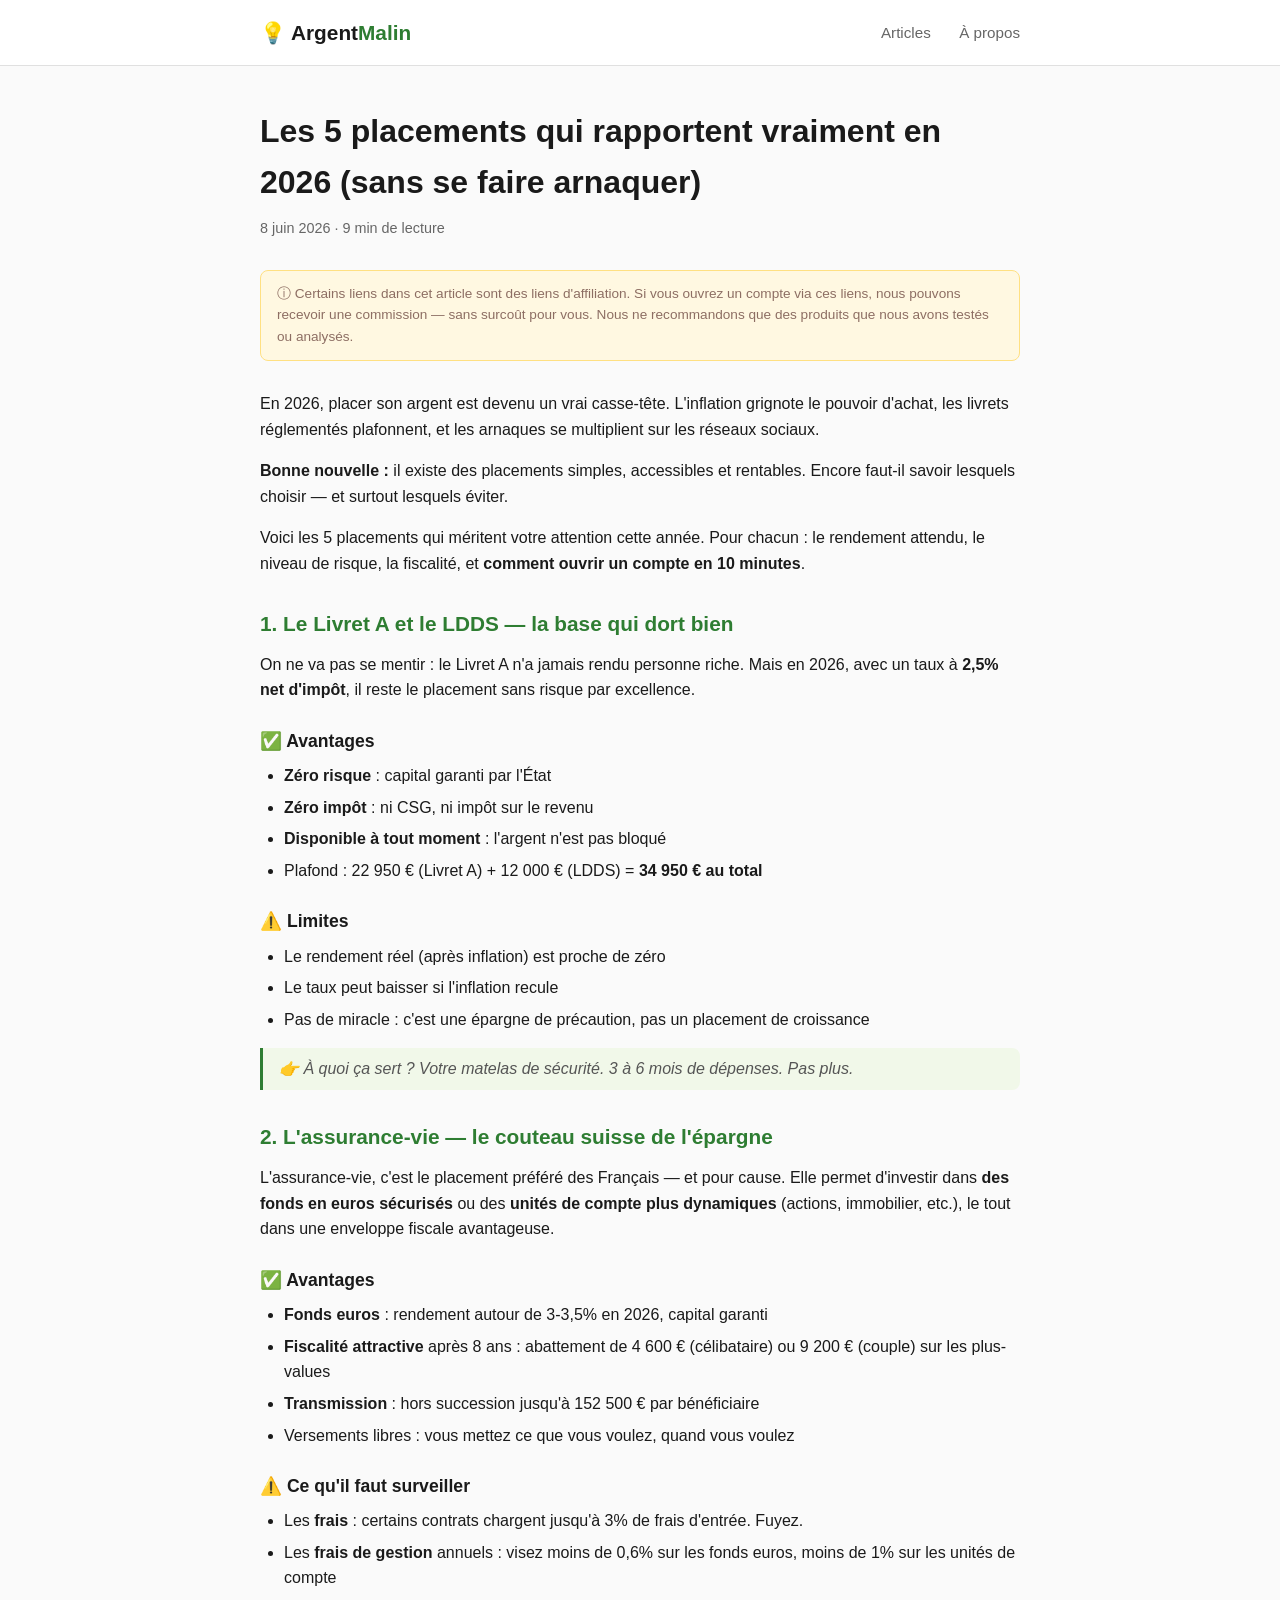
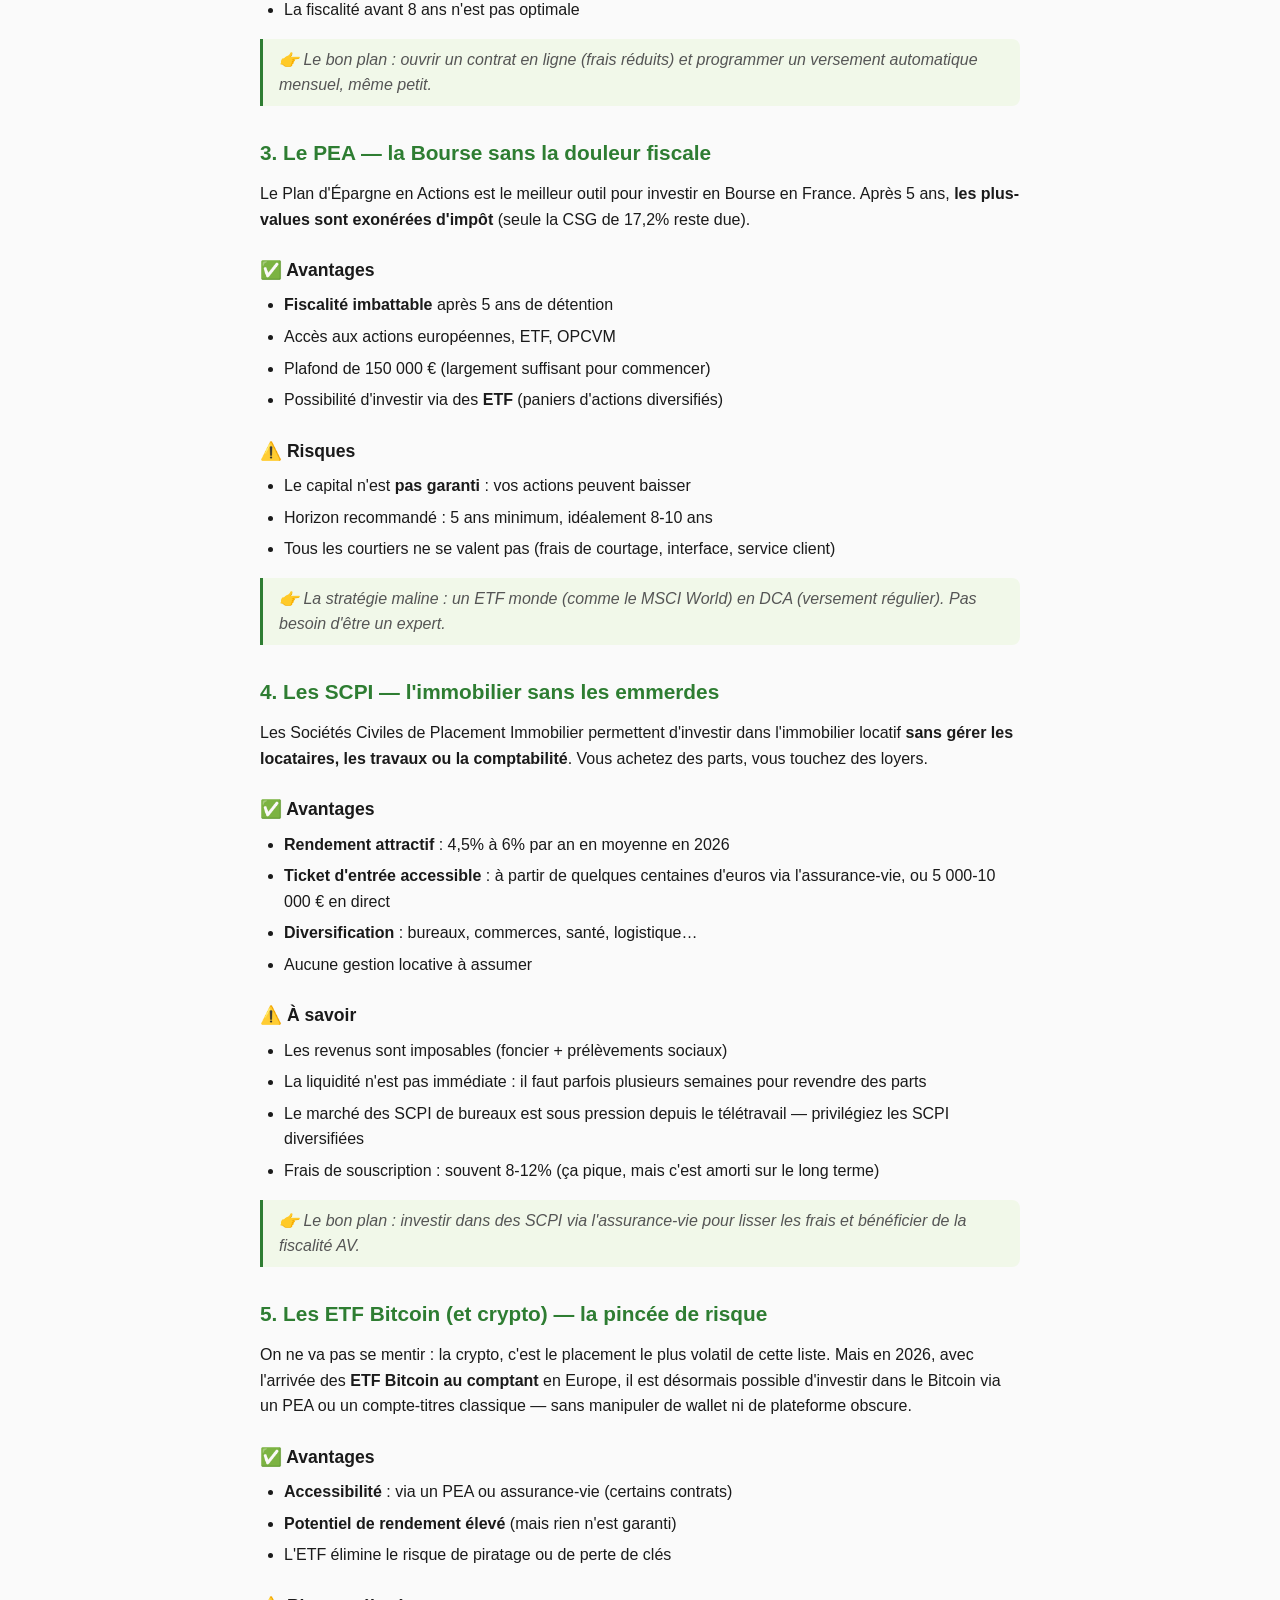
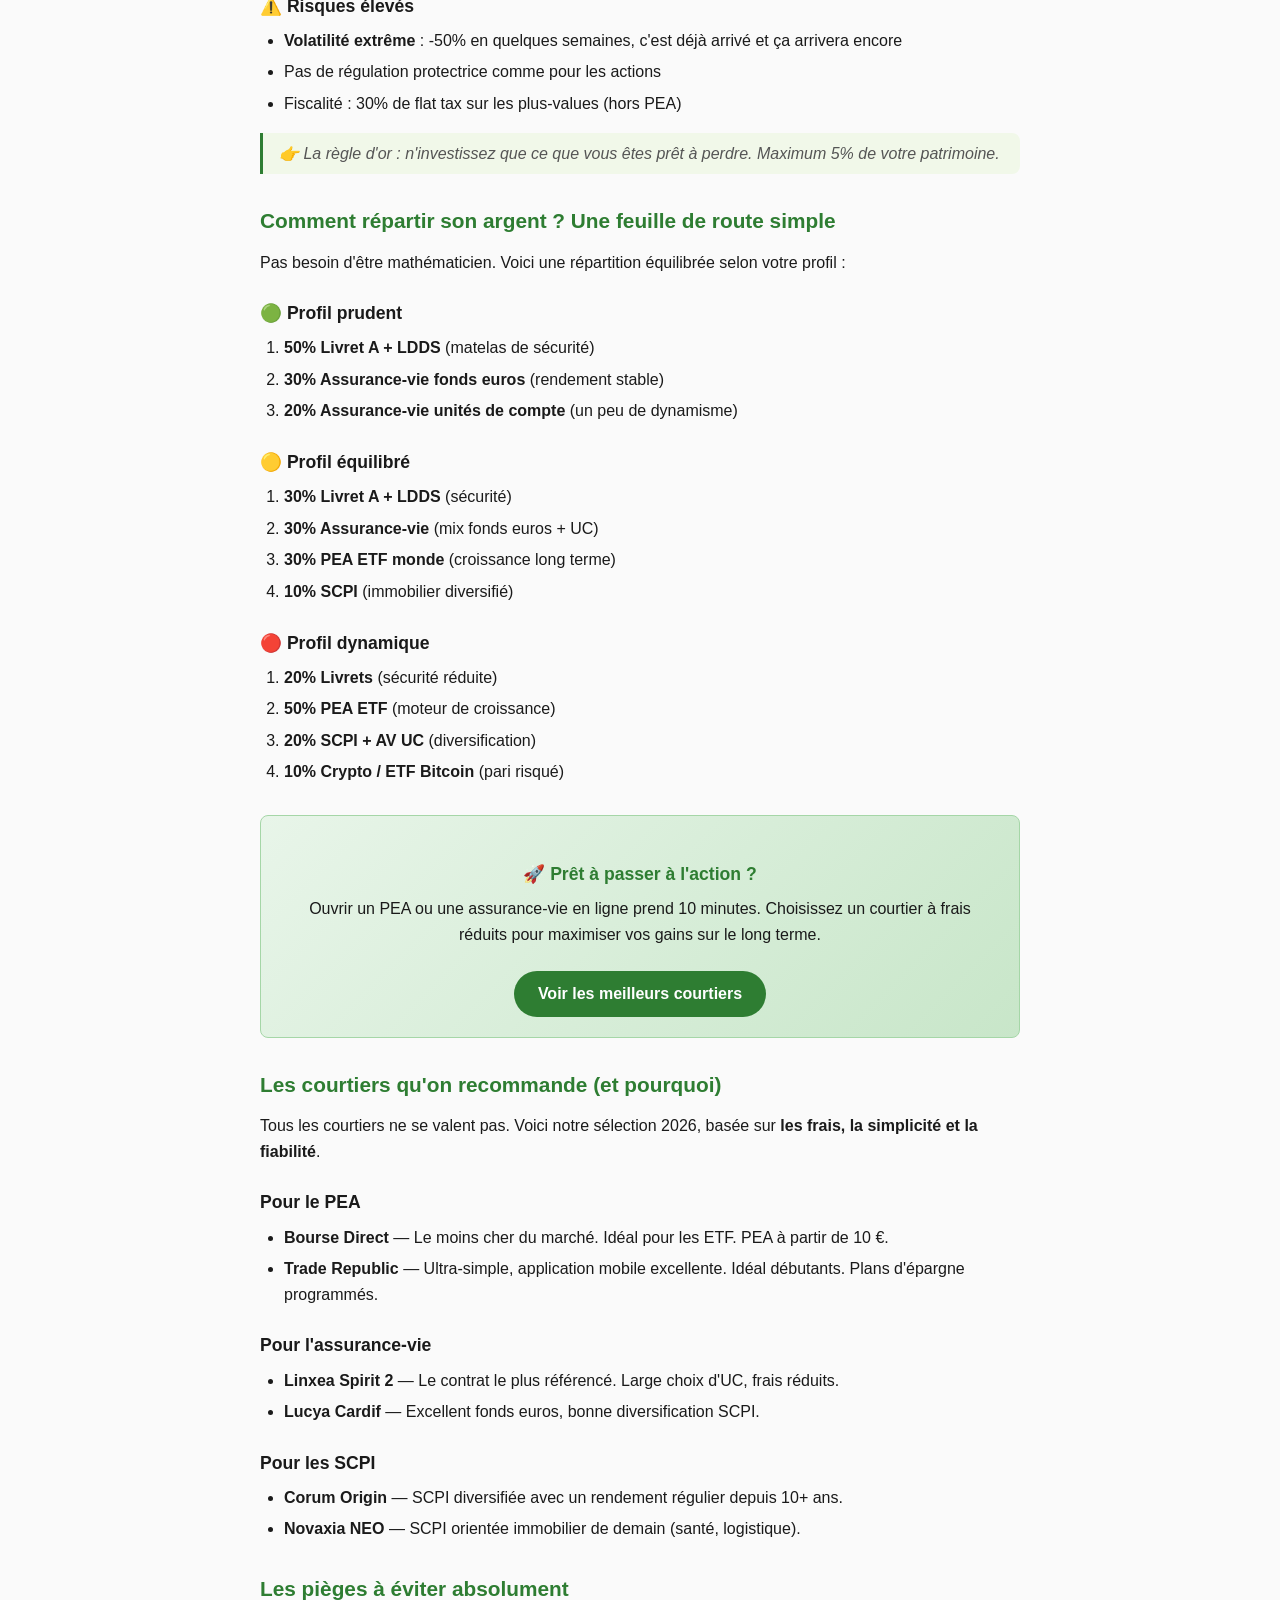
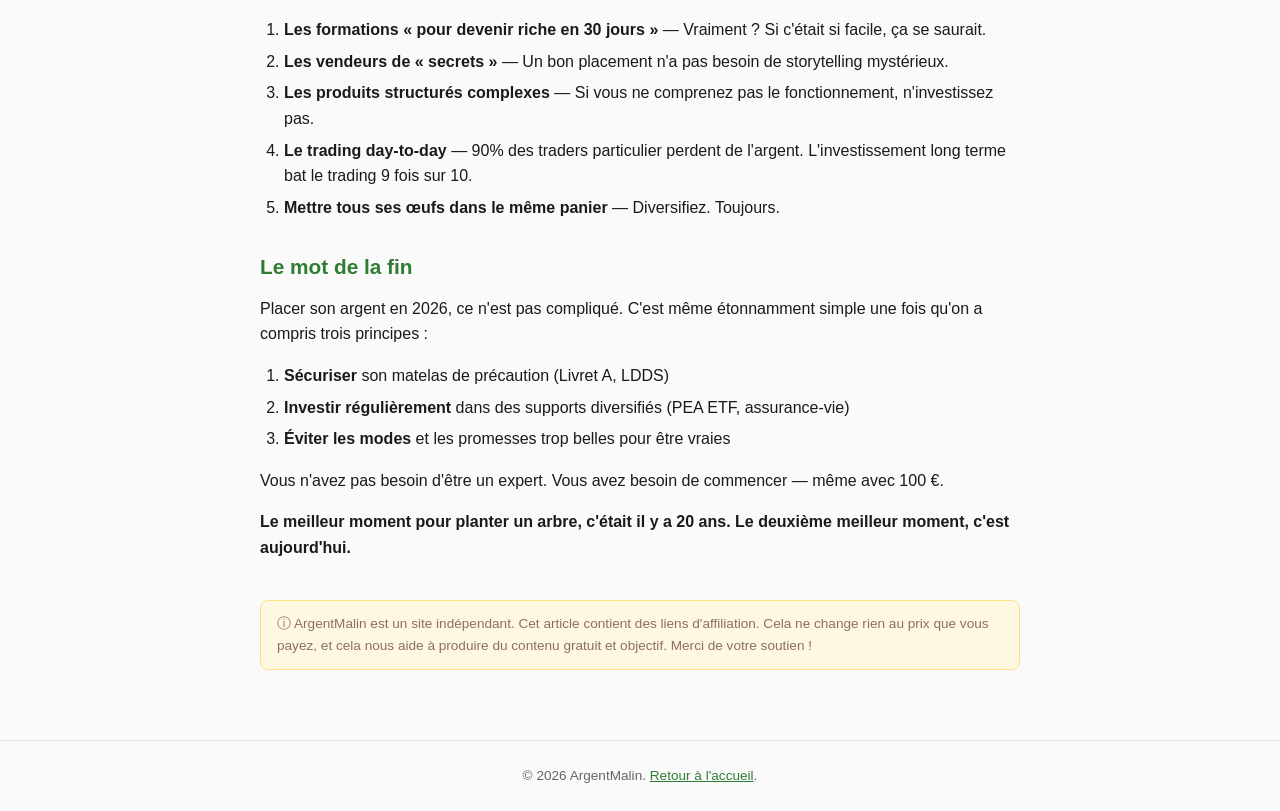
==== articles/placements-qui-rapportent-2026.html @ a74b61fc "🚀 MVP ArgentMalin — landing page + article placements 2026" ====
<!DOCTYPE html>
<html lang="fr">
<head>
    <meta charset="UTF-8">
    <meta name="viewport" content="width=device-width, initial-scale=1.0">
    <meta name="description" content="Livret A, assurance-vie, PEA, SCPI, crypto : où placer son argent en 2026 ? Guide complet des 5 placements qui rapportent, sans piège.">
    <meta property="og:title" content="Les 5 placements qui rapportent vraiment en 2026 (sans se faire arnaquer)">
    <meta property="og:description" content="Guide complet des 5 placements rentables en 2026. Livret A, PEA, assurance-vie, SCPI et crypto : avantages, risques et pièges à éviter.">
    <meta property="og:type" content="article">
    <meta property="og:url" content="https://argentmalin.github.io/articles/placements-qui-rapportent-2026.html">
    <title>Les 5 placements qui rapportent en 2026 — ArgentMalin</title>
    <link rel="stylesheet" href="../style.css">
    <link rel="canonical" href="https://argentmalin.github.io/articles/placements-qui-rapportent-2026.html">
</head>
<body>
    <header>
        <div class="container">
            <a href="/" class="logo">💡 Argent<span>Malin</span></a>
            <nav>
                <a href="/">Articles</a>
                <a href="/#a-propos">À propos</a>
            </nav>
        </div>
    </header>

    <main>
        <article class="article-full">
            <div class="container">
                <h1>Les 5 placements qui rapportent vraiment en 2026 (sans se faire arnaquer)</h1>
                <p class="meta">8 juin 2026 · 9 min de lecture</p>

                <div class="affiliate-note">
                    ⓘ Certains liens dans cet article sont des liens d'affiliation. Si vous ouvrez un compte via ces liens, nous pouvons recevoir une commission — sans surcoût pour vous. Nous ne recommandons que des produits que nous avons testés ou analysés.
                </div>

                <div class="content">

                    <p>En 2026, placer son argent est devenu un vrai casse-tête. L'inflation grignote le pouvoir d'achat, les livrets réglementés plafonnent, et les arnaques se multiplient sur les réseaux sociaux.</p>

                    <p><strong>Bonne nouvelle :</strong> il existe des placements simples, accessibles et rentables. Encore faut-il savoir lesquels choisir — et surtout lesquels éviter.</p>

                    <p>Voici les 5 placements qui méritent votre attention cette année. Pour chacun : le rendement attendu, le niveau de risque, la fiscalité, et <strong>comment ouvrir un compte en 10 minutes</strong>.</p>

                    <h2>1. Le Livret A et le LDDS — la base qui dort bien</h2>

                    <p>On ne va pas se mentir : le Livret A n'a jamais rendu personne riche. Mais en 2026, avec un taux à <strong>2,5% net d'impôt</strong>, il reste le placement sans risque par excellence.</p>

                    <h3>✅ Avantages</h3>
                    <ul>
                        <li><strong>Zéro risque</strong> : capital garanti par l'État</li>
                        <li><strong>Zéro impôt</strong> : ni CSG, ni impôt sur le revenu</li>
                        <li><strong>Disponible à tout moment</strong> : l'argent n'est pas bloqué</li>
                        <li>Plafond : 22 950 € (Livret A) + 12 000 € (LDDS) = <strong>34 950 € au total</strong></li>
                    </ul>

                    <h3>⚠️ Limites</h3>
                    <ul>
                        <li>Le rendement réel (après inflation) est proche de zéro</li>
                        <li>Le taux peut baisser si l'inflation recule</li>
                        <li>Pas de miracle : c'est une épargne de précaution, pas un placement de croissance</li>
                    </ul>

                    <blockquote><p>👉 À quoi ça sert ? Votre matelas de sécurité. 3 à 6 mois de dépenses. Pas plus.</p></blockquote>

                    <h2>2. L'assurance-vie — le couteau suisse de l'épargne</h2>

                    <p>L'assurance-vie, c'est le placement préféré des Français — et pour cause. Elle permet d'investir dans <strong>des fonds en euros sécurisés</strong> ou des <strong>unités de compte plus dynamiques</strong> (actions, immobilier, etc.), le tout dans une enveloppe fiscale avantageuse.</p>

                    <h3>✅ Avantages</h3>
                    <ul>
                        <li><strong>Fonds euros</strong> : rendement autour de 3-3,5% en 2026, capital garanti</li>
                        <li><strong>Fiscalité attractive</strong> après 8 ans : abattement de 4 600 € (célibataire) ou 9 200 € (couple) sur les plus-values</li>
                        <li><strong>Transmission</strong> : hors succession jusqu'à 152 500 € par bénéficiaire</li>
                        <li>Versements libres : vous mettez ce que vous voulez, quand vous voulez</li>
                    </ul>

                    <h3>⚠️ Ce qu'il faut surveiller</h3>
                    <ul>
                        <li>Les <strong>frais</strong> : certains contrats chargent jusqu'à 3% de frais d'entrée. Fuyez.</li>
                        <li>Les <strong>frais de gestion</strong> annuels : visez moins de 0,6% sur les fonds euros, moins de 1% sur les unités de compte</li>
                        <li>La fiscalité avant 8 ans n'est pas optimale</li>
                    </ul>

                    <blockquote><p>👉 Le bon plan : ouvrir un contrat en ligne (frais réduits) et programmer un versement automatique mensuel, même petit.</p></blockquote>

                    <h2>3. Le PEA — la Bourse sans la douleur fiscale</h2>

                    <p>Le Plan d'Épargne en Actions est le meilleur outil pour investir en Bourse en France. Après 5 ans, <strong>les plus-values sont exonérées d'impôt</strong> (seule la CSG de 17,2% reste due).</p>

                    <h3>✅ Avantages</h3>
                    <ul>
                        <li><strong>Fiscalité imbattable</strong> après 5 ans de détention</li>
                        <li>Accès aux actions européennes, ETF, OPCVM</li>
                        <li>Plafond de 150 000 € (largement suffisant pour commencer)</li>
                        <li>Possibilité d'investir via des <strong>ETF</strong> (paniers d'actions diversifiés)</li>
                    </ul>

                    <h3>⚠️ Risques</h3>
                    <ul>
                        <li>Le capital n'est <strong>pas garanti</strong> : vos actions peuvent baisser</li>
                        <li>Horizon recommandé : 5 ans minimum, idéalement 8-10 ans</li>
                        <li>Tous les courtiers ne se valent pas (frais de courtage, interface, service client)</li>
                    </ul>

                    <blockquote><p>👉 La stratégie maline : un ETF monde (comme le MSCI World) en DCA (versement régulier). Pas besoin d'être un expert.</p></blockquote>

                    <h2>4. Les SCPI — l'immobilier sans les emmerdes</h2>

                    <p>Les Sociétés Civiles de Placement Immobilier permettent d'investir dans l'immobilier locatif <strong>sans gérer les locataires, les travaux ou la comptabilité</strong>. Vous achetez des parts, vous touchez des loyers.</p>

                    <h3>✅ Avantages</h3>
                    <ul>
                        <li><strong>Rendement attractif</strong> : 4,5% à 6% par an en moyenne en 2026</li>
                        <li><strong>Ticket d'entrée accessible</strong> : à partir de quelques centaines d'euros via l'assurance-vie, ou 5 000-10 000 € en direct</li>
                        <li><strong>Diversification</strong> : bureaux, commerces, santé, logistique…</li>
                        <li>Aucune gestion locative à assumer</li>
                    </ul>

                    <h3>⚠️ À savoir</h3>
                    <ul>
                        <li>Les revenus sont imposables (foncier + prélèvements sociaux)</li>
                        <li>La liquidité n'est pas immédiate : il faut parfois plusieurs semaines pour revendre des parts</li>
                        <li>Le marché des SCPI de bureaux est sous pression depuis le télétravail — privilégiez les SCPI diversifiées</li>
                        <li>Frais de souscription : souvent 8-12% (ça pique, mais c'est amorti sur le long terme)</li>
                    </ul>

                    <blockquote><p>👉 Le bon plan : investir dans des SCPI via l'assurance-vie pour lisser les frais et bénéficier de la fiscalité AV.</p></blockquote>

                    <h2>5. Les ETF Bitcoin (et crypto) — la pincée de risque</h2>

                    <p>On ne va pas se mentir : la crypto, c'est le placement le plus volatil de cette liste. Mais en 2026, avec l'arrivée des <strong>ETF Bitcoin au comptant</strong> en Europe, il est désormais possible d'investir dans le Bitcoin via un PEA ou un compte-titres classique — sans manipuler de wallet ni de plateforme obscure.</p>

                    <h3>✅ Avantages</h3>
                    <ul>
                        <li><strong>Accessibilité</strong> : via un PEA ou assurance-vie (certains contrats)</li>
                        <li><strong>Potentiel de rendement élevé</strong> (mais rien n'est garanti)</li>
                        <li>L'ETF élimine le risque de piratage ou de perte de clés</li>
                    </ul>

                    <h3>⚠️ Risques élevés</h3>
                    <ul>
                        <li><strong>Volatilité extrême</strong> : -50% en quelques semaines, c'est déjà arrivé et ça arrivera encore</li>
                        <li>Pas de régulation protectrice comme pour les actions</li>
                        <li>Fiscalité : 30% de flat tax sur les plus-values (hors PEA)</li>
                    </ul>

                    <blockquote><p>👉 La règle d'or : n'investissez que ce que vous êtes prêt à perdre. Maximum 5% de votre patrimoine.</p></blockquote>

                    <h2>Comment répartir son argent ? Une feuille de route simple</h2>

                    <p>Pas besoin d'être mathématicien. Voici une répartition équilibrée selon votre profil :</p>

                    <h3>🟢 Profil prudent</h3>
                    <ol>
                        <li><strong>50% Livret A + LDDS</strong> (matelas de sécurité)</li>
                        <li><strong>30% Assurance-vie fonds euros</strong> (rendement stable)</li>
                        <li><strong>20% Assurance-vie unités de compte</strong> (un peu de dynamisme)</li>
                    </ol>

                    <h3>🟡 Profil équilibré</h3>
                    <ol>
                        <li><strong>30% Livret A + LDDS</strong> (sécurité)</li>
                        <li><strong>30% Assurance-vie</strong> (mix fonds euros + UC)</li>
                        <li><strong>30% PEA ETF monde</strong> (croissance long terme)</li>
                        <li><strong>10% SCPI</strong> (immobilier diversifié)</li>
                    </ol>

                    <h3>🔴 Profil dynamique</h3>
                    <ol>
                        <li><strong>20% Livrets</strong> (sécurité réduite)</li>
                        <li><strong>50% PEA ETF</strong> (moteur de croissance)</li>
                        <li><strong>20% SCPI + AV UC</strong> (diversification)</li>
                        <li><strong>10% Crypto / ETF Bitcoin</strong> (pari risqué)</li>
                    </ol>

                    <div class="cta-box">
                        <h3>🚀 Prêt à passer à l'action ?</h3>
                        <p>Ouvrir un PEA ou une assurance-vie en ligne prend 10 minutes. Choisissez un courtier à frais réduits pour maximiser vos gains sur le long terme.</p>
                        <a href="#courtiers" class="cta-btn">Voir les meilleurs courtiers</a>
                    </div>

                    <h2 id="courtiers">Les courtiers qu'on recommande (et pourquoi)</h2>

                    <p>Tous les courtiers ne se valent pas. Voici notre sélection 2026, basée sur <strong>les frais, la simplicité et la fiabilité</strong>.</p>

                    <h3>Pour le PEA</h3>
                    <ul>
                        <li><strong>Bourse Direct</strong> — Le moins cher du marché. Idéal pour les ETF. PEA à partir de 10 €.</li>
                        <li><strong>Trade Republic</strong> — Ultra-simple, application mobile excellente. Idéal débutants. Plans d'épargne programmés.</li>
                    </ul>

                    <h3>Pour l'assurance-vie</h3>
                    <ul>
                        <li><strong>Linxea Spirit 2</strong> — Le contrat le plus référencé. Large choix d'UC, frais réduits.</li>
                        <li><strong>Lucya Cardif</strong> — Excellent fonds euros, bonne diversification SCPI.</li>
                    </ul>

                    <h3>Pour les SCPI</h3>
                    <ul>
                        <li><strong>Corum Origin</strong> — SCPI diversifiée avec un rendement régulier depuis 10+ ans.</li>
                        <li><strong>Novaxia NEO</strong> — SCPI orientée immobilier de demain (santé, logistique).</li>
                    </ul>

                    <h2>Les pièges à éviter absolument</h2>

                    <ol>
                        <li><strong>Les formations « pour devenir riche en 30 jours »</strong> — Vraiment ? Si c'était si facile, ça se saurait.</li>
                        <li><strong>Les vendeurs de « secrets »</strong> — Un bon placement n'a pas besoin de storytelling mystérieux.</li>
                        <li><strong>Les produits structurés complexes</strong> — Si vous ne comprenez pas le fonctionnement, n'investissez pas.</li>
                        <li><strong>Le trading day-to-day</strong> — 90% des traders particulier perdent de l'argent. L'investissement long terme bat le trading 9 fois sur 10.</li>
                        <li><strong>Mettre tous ses œufs dans le même panier</strong> — Diversifiez. Toujours.</li>
                    </ol>

                    <h2>Le mot de la fin</h2>

                    <p>Placer son argent en 2026, ce n'est pas compliqué. C'est même étonnamment simple une fois qu'on a compris trois principes :</p>

                    <ol>
                        <li><strong>Sécuriser</strong> son matelas de précaution (Livret A, LDDS)</li>
                        <li><strong>Investir régulièrement</strong> dans des supports diversifiés (PEA ETF, assurance-vie)</li>
                        <li><strong>Éviter les modes</strong> et les promesses trop belles pour être vraies</li>
                    </ol>

                    <p>Vous n'avez pas besoin d'être un expert. Vous avez besoin de commencer — même avec 100 €.</p>

                    <p><strong>Le meilleur moment pour planter un arbre, c'était il y a 20 ans. Le deuxième meilleur moment, c'est aujourd'hui.</strong></p>

                </div>

                <div class="affiliate-note" style="margin-top: 40px;">
                    ⓘ ArgentMalin est un site indépendant. Cet article contient des liens d'affiliation. Cela ne change rien au prix que vous payez, et cela nous aide à produire du contenu gratuit et objectif. Merci de votre soutien !
                </div>
            </div>
        </article>
    </main>

    <footer>
        <div class="container">
            <p>© 2026 ArgentMalin. <a href="/">Retour à l'accueil</a>.</p>
        </div>
    </footer>
</body>
</html>
---- style.css ----
/* ArgentMalin — Style minimal, rapide, mobile-first */

:root {
    --primary: #2e7d32;
    --primary-light: #4caf50;
    --text: #1a1a1a;
    --text-light: #666;
    --bg: #fafafa;
    --card: #fff;
    --border: #e0e0e0;
    --radius: 8px;
    --font: -apple-system, BlinkMacSystemFont, 'Segoe UI', Roboto, Oxygen, Ubuntu, sans-serif;
}

* { box-sizing: border-box; margin: 0; padding: 0; }

body {
    font-family: var(--font);
    color: var(--text);
    background: var(--bg);
    line-height: 1.6;
}

.container { max-width: 800px; margin: 0 auto; padding: 0 20px; }

/* Header */
header {
    background: var(--card);
    border-bottom: 1px solid var(--border);
    padding: 16px 0;
    position: sticky; top: 0; z-index: 10;
}
header .container {
    display: flex; align-items: center; justify-content: space-between;
}
.logo {
    font-size: 1.3rem; font-weight: 700; color: var(--text); text-decoration: none;
}
.logo span { color: var(--primary); }
nav a {
    color: var(--text-light); text-decoration: none; margin-left: 24px; font-size: 0.95rem;
}
nav a:hover { color: var(--primary); }

/* Hero */
.hero {
    padding: 60px 0 40px; text-align: center;
}
.hero h1 { font-size: 2.2rem; margin-bottom: 12px; }
.hero h1 span { color: var(--primary); }
.hero p { color: var(--text-light); font-size: 1.1rem; max-width: 600px; margin: 0 auto; }

/* Articles */
.articles { padding: 20px 0 60px; }
.articles h2 { font-size: 1.4rem; margin-bottom: 20px; }

.article-grid { display: flex; flex-direction: column; gap: 20px; }

.article-card {
    background: var(--card); border: 1px solid var(--border);
    border-radius: var(--radius); padding: 24px;
}
.article-card.featured { border-left: 4px solid var(--primary); }

.tag {
    background: var(--primary-light); color: #fff; font-size: 0.75rem;
    padding: 3px 10px; border-radius: 12px; font-weight: 600;
    display: inline-block; margin-bottom: 8px;
}

.article-card h3 { font-size: 1.2rem; margin-bottom: 6px; }
.article-card h3 a { color: var(--text); text-decoration: none; }
.article-card h3 a:hover { color: var(--primary); }
.article-card .date { color: var(--text-light); font-size: 0.85rem; margin-bottom: 8px; }
.article-card .excerpt { color: var(--text-light); font-size: 0.95rem; margin-bottom: 12px; }
.read-more { color: var(--primary); font-weight: 600; text-decoration: none; font-size: 0.95rem; }
.read-more:hover { text-decoration: underline; }

.article-card.placeholder {
    text-align: center; color: var(--text-light); border-style: dashed;
}

/* About */
.about { padding: 40px 0 60px; border-top: 1px solid var(--border); }
.about h2 { font-size: 1.4rem; margin-bottom: 16px; }
.about p { margin-bottom: 12px; color: var(--text-light); }
.about a { color: var(--primary); }

/* Article page */
.article-full { padding: 40px 0; }
.article-full h1 { font-size: 2rem; margin-bottom: 8px; }
.article-full .meta { color: var(--text-light); font-size: 0.9rem; margin-bottom: 30px; }
.article-full .content h2 {
    font-size: 1.3rem; margin: 30px 0 12px; color: var(--primary);
}
.article-full .content h3 { font-size: 1.1rem; margin: 24px 0 8px; }
.article-full .content p { margin-bottom: 16px; }
.article-full .content ul, .article-full .content ol { margin: 0 0 16px 24px; }
.article-full .content li { margin-bottom: 6px; }
.article-full .content a { color: var(--primary); }
.article-full .content strong { color: var(--text); }
.article-full .content blockquote {
    border-left: 3px solid var(--primary); padding: 8px 16px;
    margin: 16px 0; background: #f1f8e9; border-radius: 0 var(--radius) var(--radius) 0;
}
.article-full .content blockquote p { margin: 0; color: #555; font-style: italic; }

/* Affiliate disclosure */
.affiliate-note {
    background: #fff8e1; border: 1px solid #ffe082; border-radius: var(--radius);
    padding: 12px 16px; margin: 30px 0; font-size: 0.85rem; color: #8d6e63;
}

/* CTA box */
.cta-box {
    background: linear-gradient(135deg, #e8f5e9, #c8e6c9);
    border: 1px solid #a5d6a7; border-radius: var(--radius);
    padding: 20px 24px; margin: 30px 0; text-align: center;
}
.cta-box h3 { color: var(--primary); margin-bottom: 8px; }
.cta-box a.cta-btn {
    display: inline-block; background: var(--primary); color: #fff;
    padding: 10px 24px; border-radius: 24px; text-decoration: none;
    font-weight: 600; margin-top: 8px;
}
.cta-box a.cta-btn:hover { background: var(--primary-light); }

/* Footer */
footer {
    border-top: 1px solid var(--border); padding: 24px 0;
    text-align: center; color: var(--text-light); font-size: 0.85rem;
}
footer a { color: var(--primary); }

/* Responsive */
@media (max-width: 600px) {
    .hero h1 { font-size: 1.6rem; }
    .hero p { font-size: 1rem; }
    .article-full h1 { font-size: 1.5rem; }
}
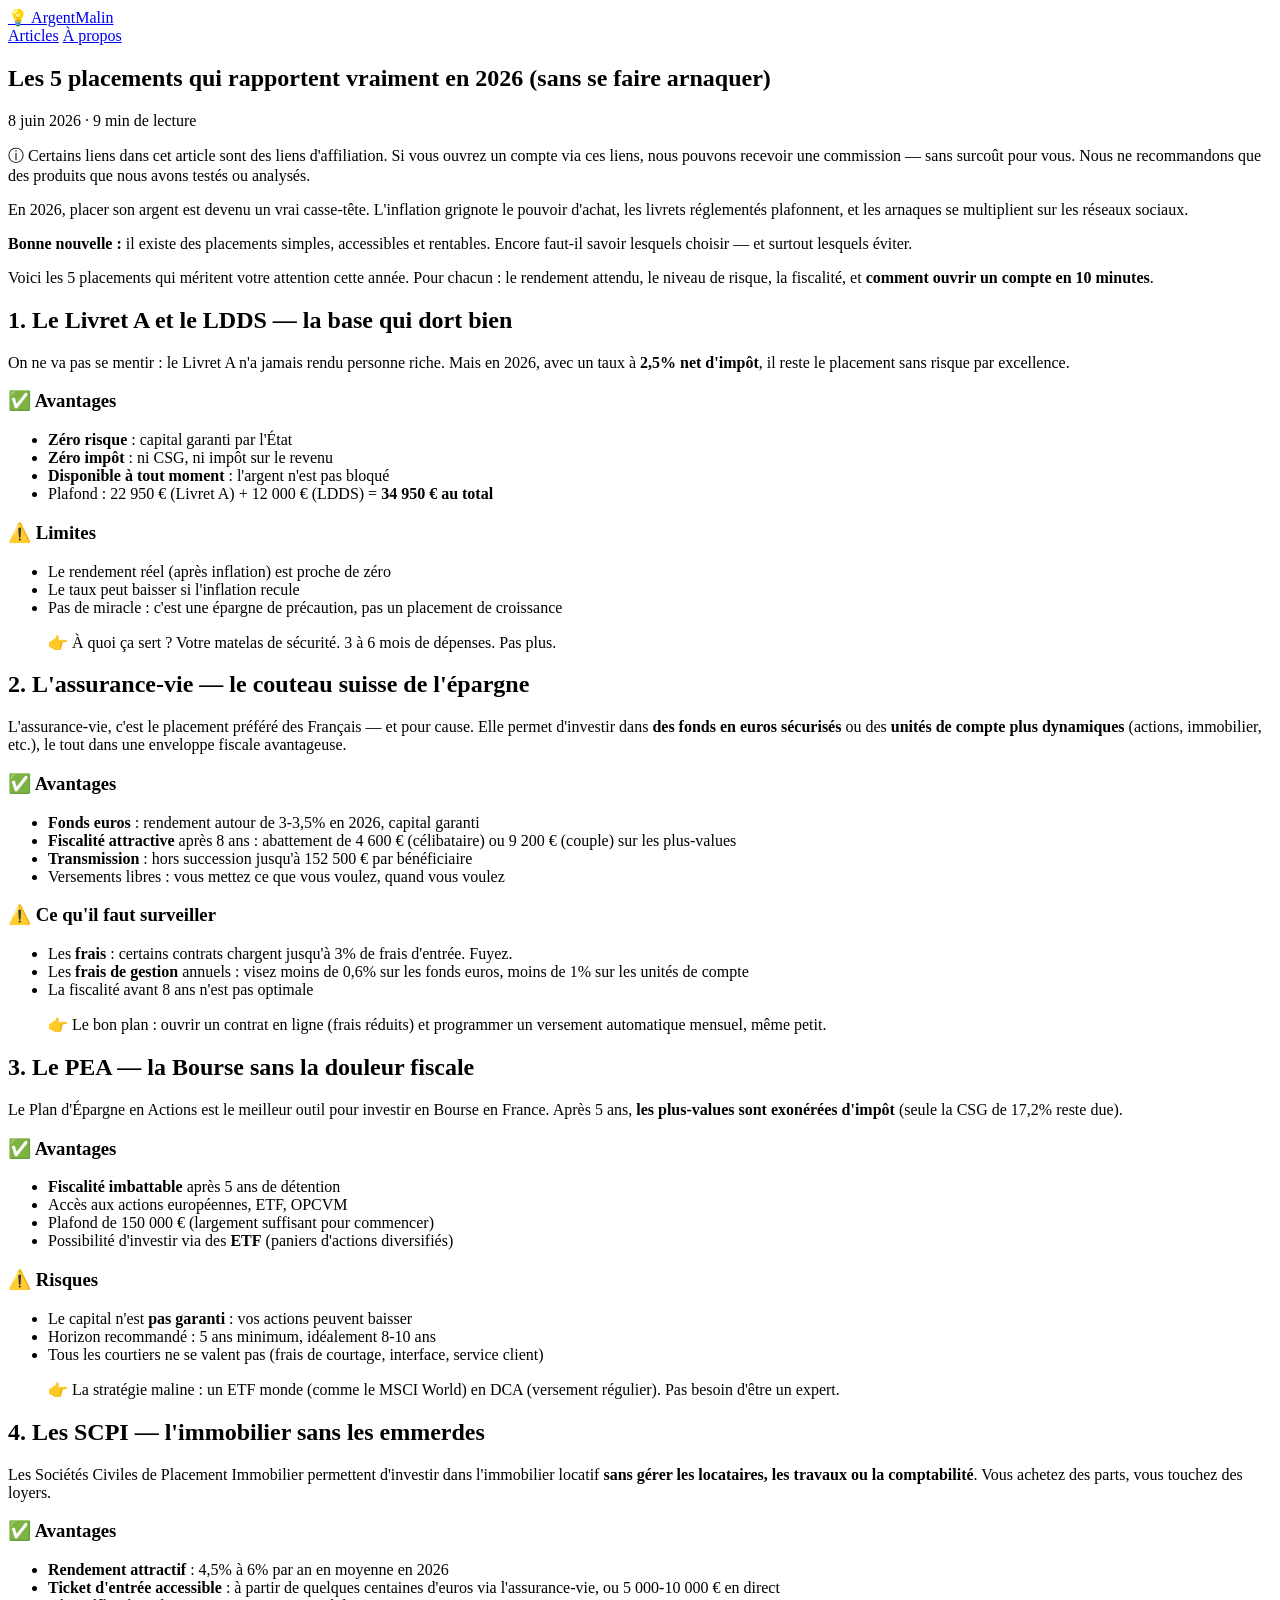
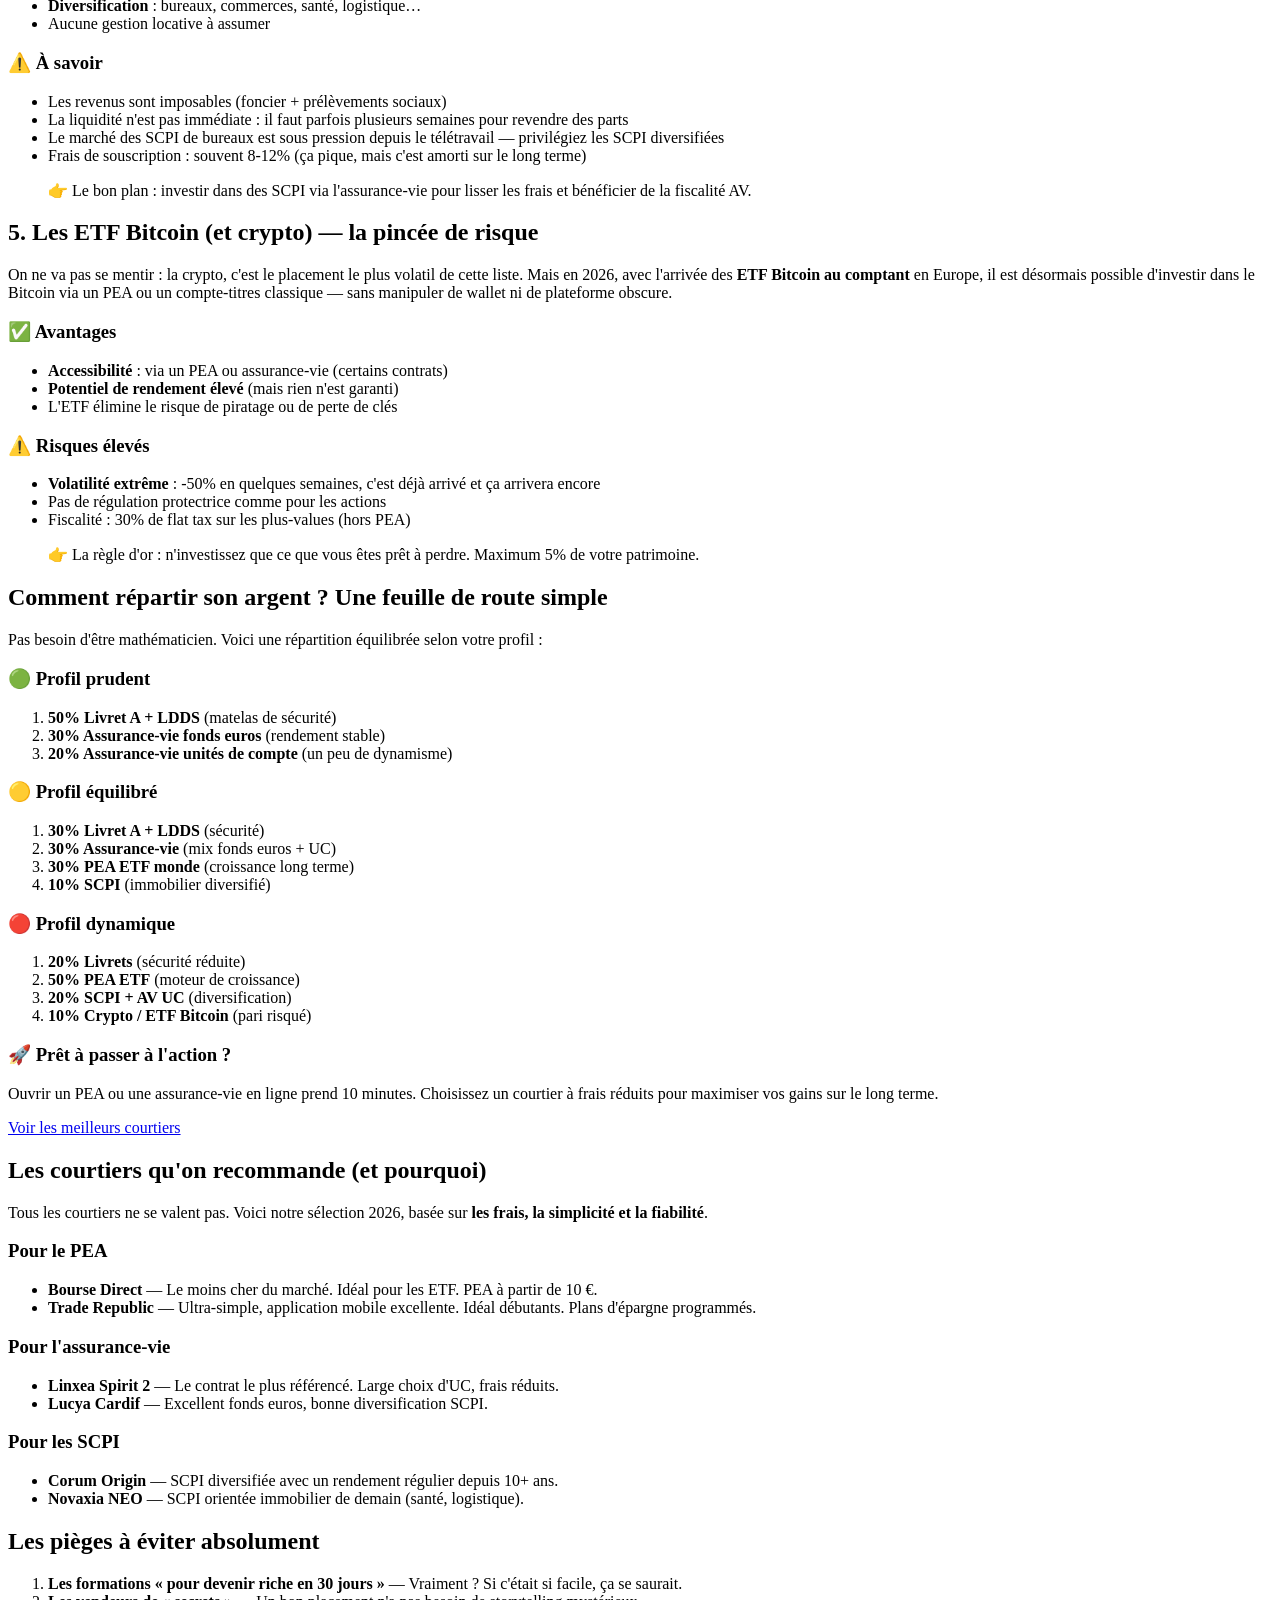
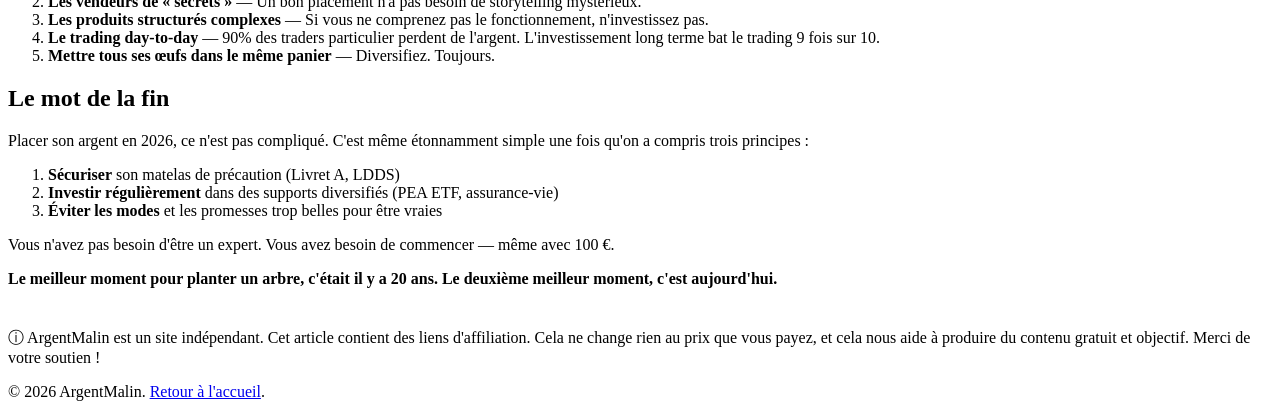
==== commit db53bcb0: "Fix URLs for ricogov.github.io/argentmalin" ====
--- a/articles/placements-qui-rapportent-2026.html
+++ b/articles/placements-qui-rapportent-2026.html
@@ -7,18 +7,18 @@
     <meta property="og:title" content="Les 5 placements qui rapportent vraiment en 2026 (sans se faire arnaquer)">
     <meta property="og:description" content="Guide complet des 5 placements rentables en 2026. Livret A, PEA, assurance-vie, SCPI et crypto : avantages, risques et pièges à éviter.">
     <meta property="og:type" content="article">
-    <meta property="og:url" content="https://argentmalin.github.io/articles/placements-qui-rapportent-2026.html">
+    <meta property="og:url" content="https://ricogov.github.io/argentmalin/articles/placements-qui-rapportent-2026.html">
     <title>Les 5 placements qui rapportent en 2026 — ArgentMalin</title>
-    <link rel="stylesheet" href="../style.css">
-    <link rel="canonical" href="https://argentmalin.github.io/articles/placements-qui-rapportent-2026.html">
+    <link rel="stylesheet" href="/argentmalin/style.css">
+    <link rel="canonical" href="https://ricogov.github.io/argentmalin/articles/placements-qui-rapportent-2026.html">
 </head>
 <body>
     <header>
         <div class="container">
-            <a href="/" class="logo">💡 Argent<span>Malin</span></a>
+            <a href="/argentmalin/" class="logo">💡 Argent<span>Malin</span></a>
             <nav>
-                <a href="/">Articles</a>
-                <a href="/#a-propos">À propos</a>
+                <a href="/argentmalin/">Articles</a>
+                <a href="/argentmalin/#a-propos">À propos</a>
             </nav>
         </div>
     </header>
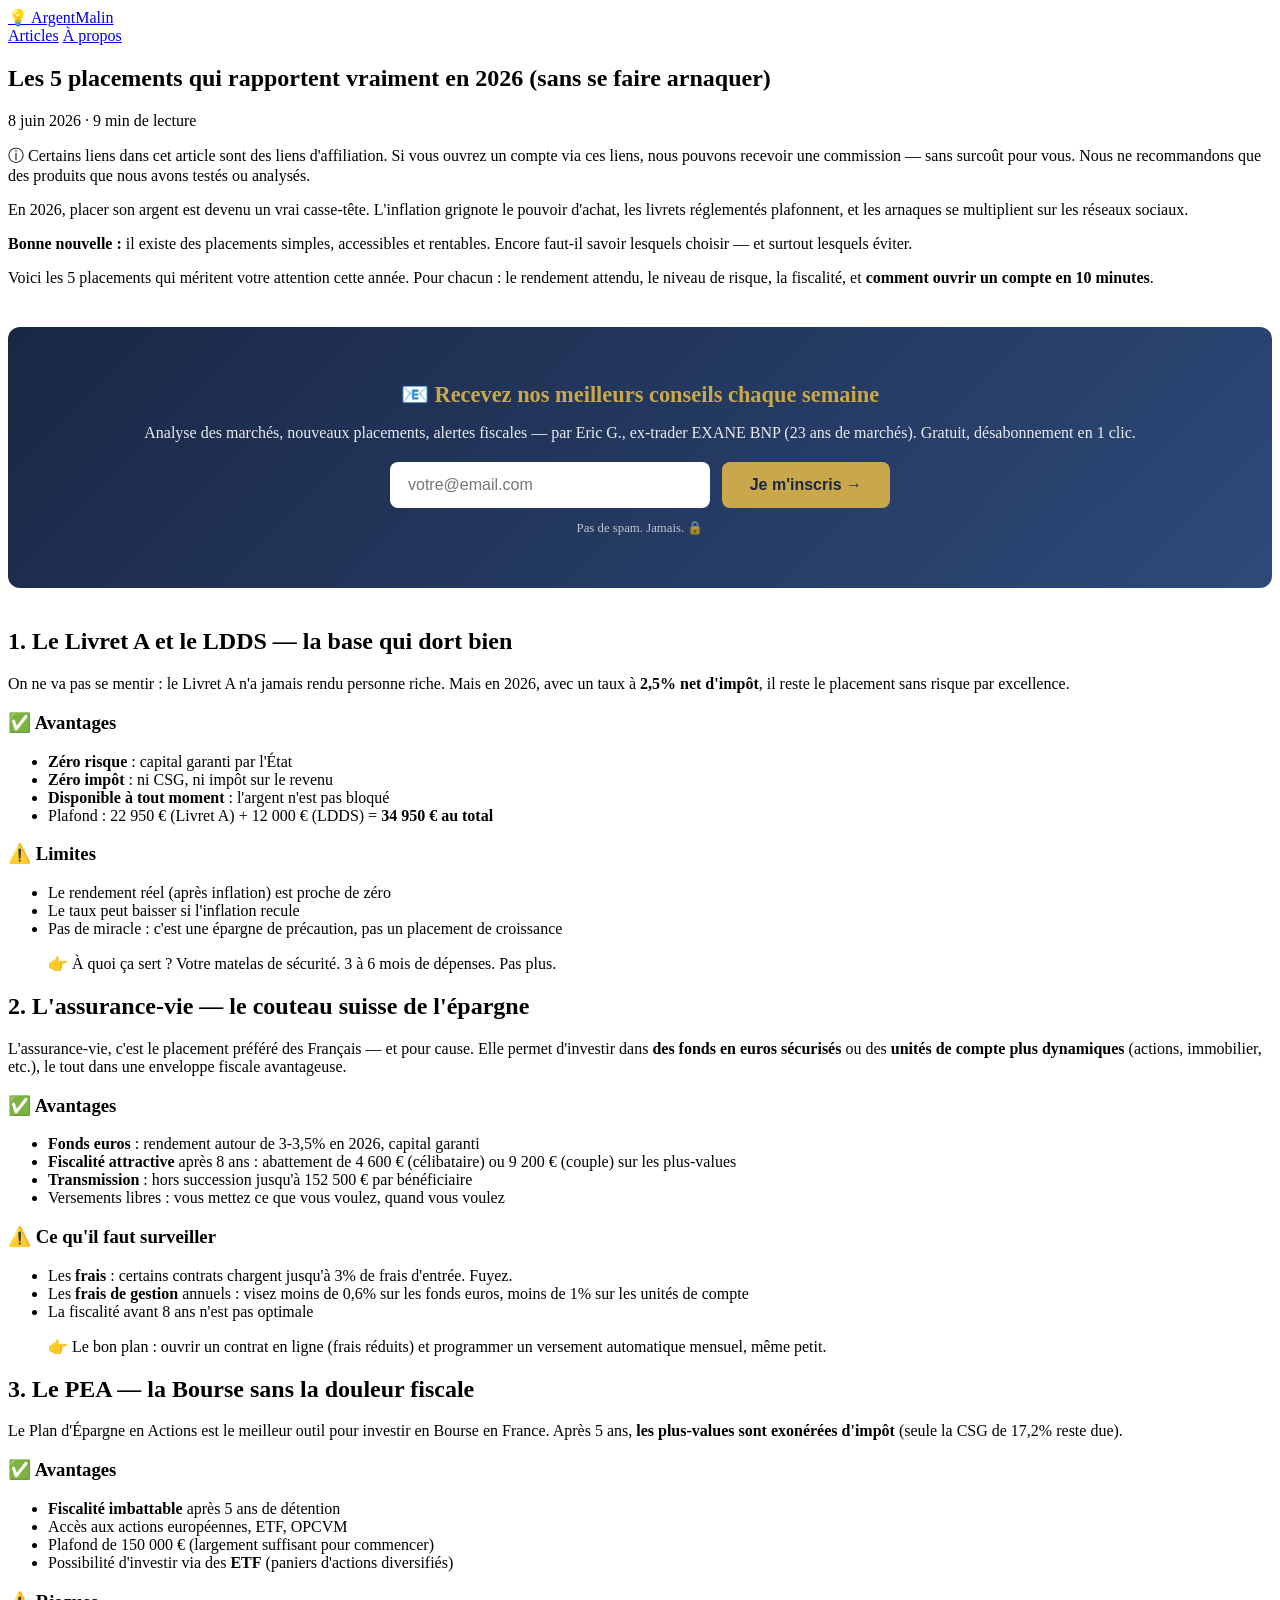
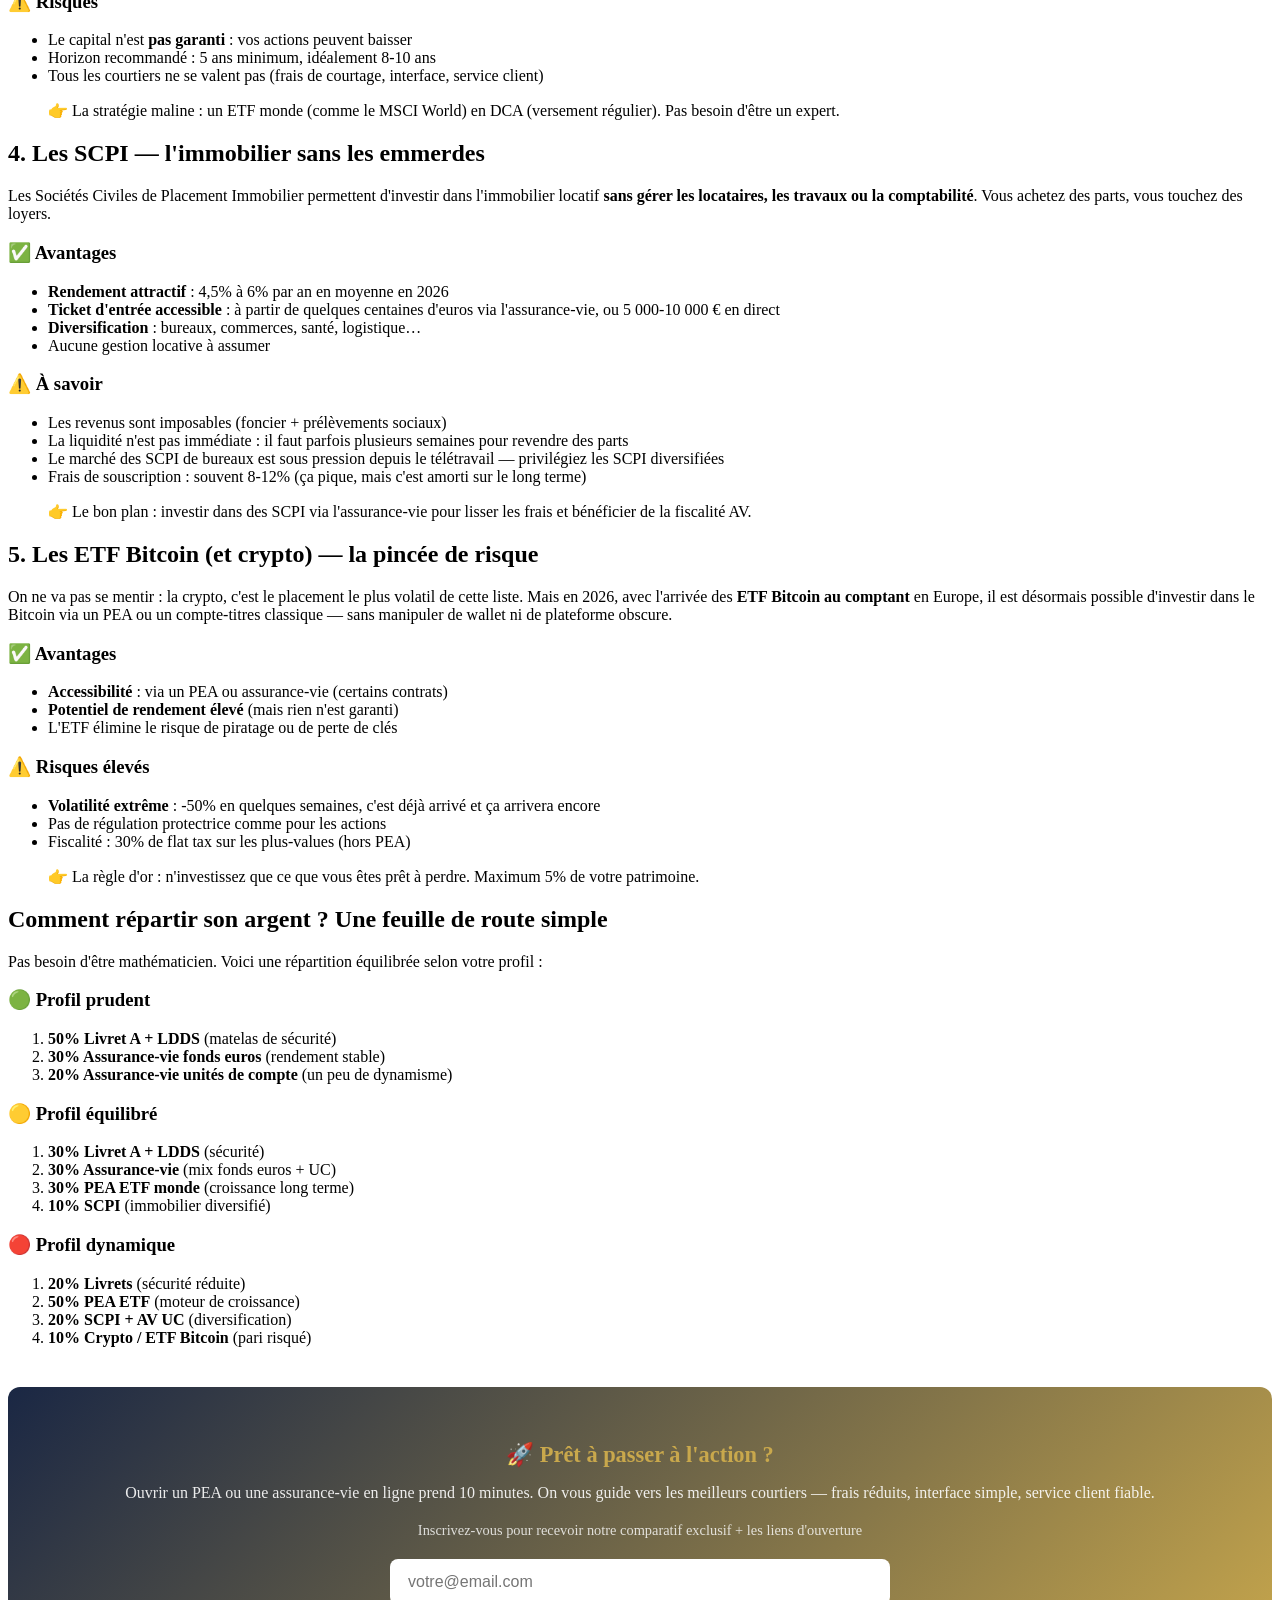
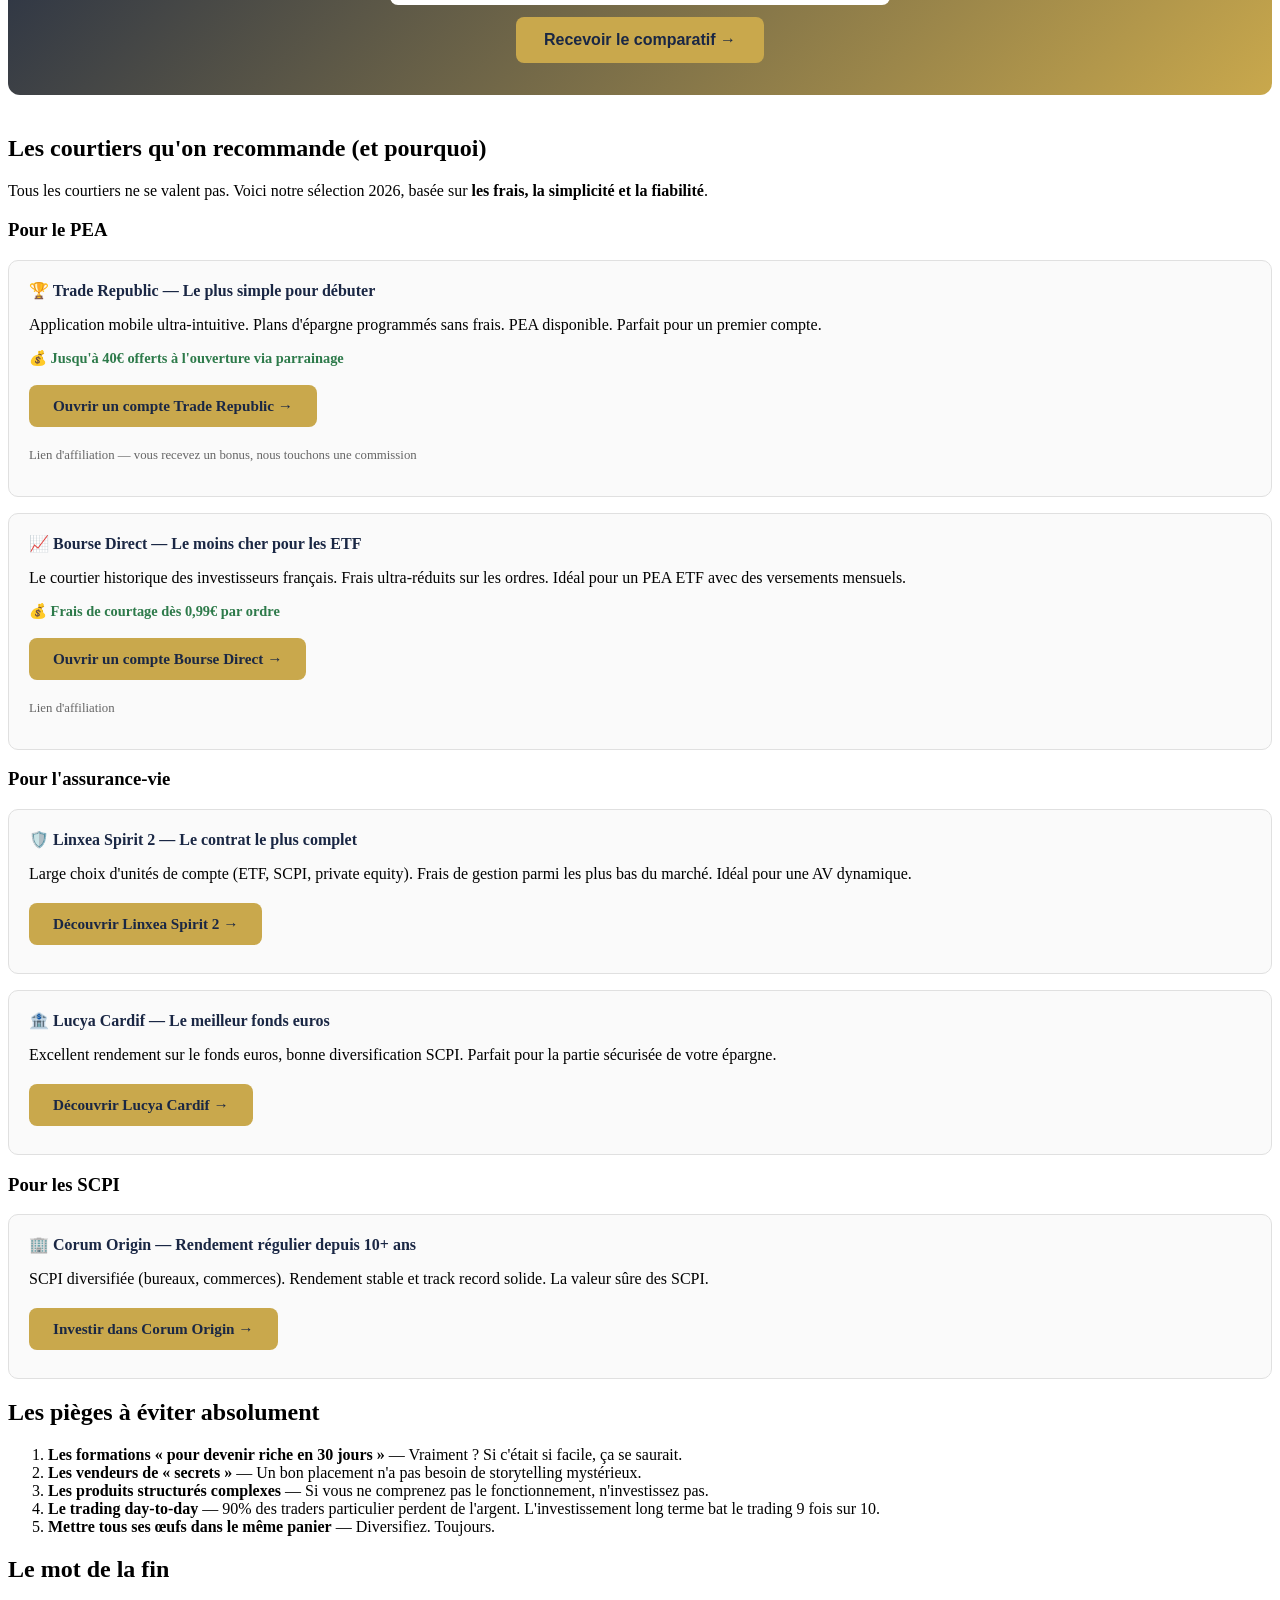
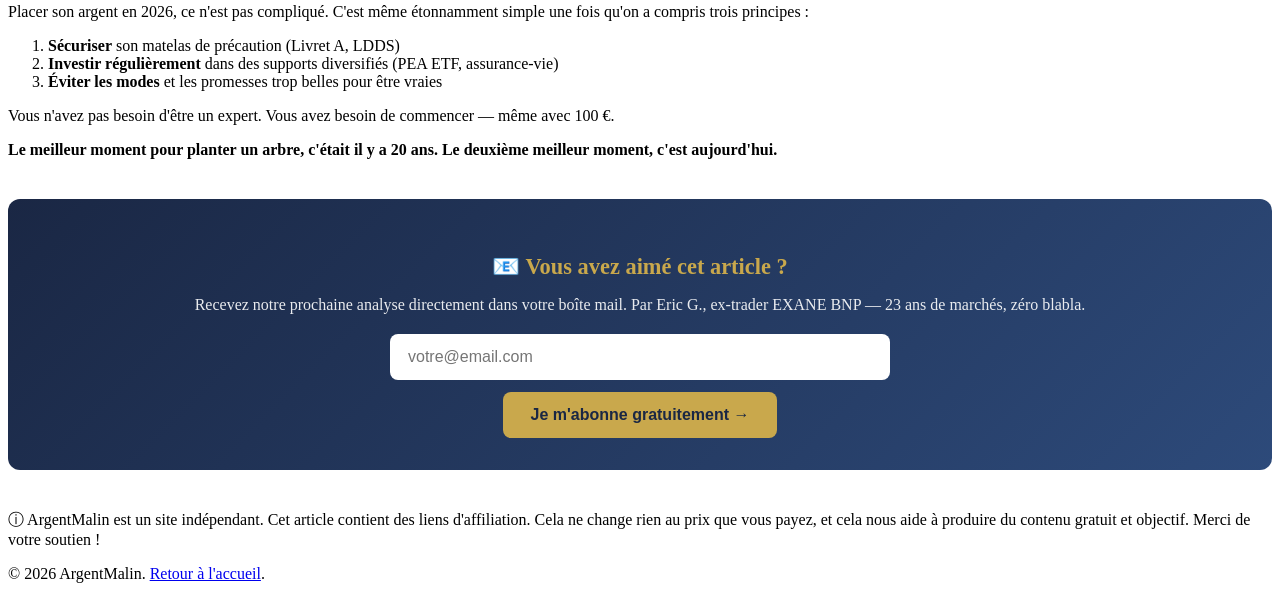
==== commit 6037f50e: "💰 Monétisation: affiliate links + email capture + CTA courtiers" ====
--- a/articles/placements-qui-rapportent-2026.html
+++ b/articles/placements-qui-rapportent-2026.html
@@ -3,14 +3,50 @@
 <head>
     <meta charset="UTF-8">
     <meta name="viewport" content="width=device-width, initial-scale=1.0">
+    <title>Les 5 placements qui rapportent en 2026 — ArgentMalin</title>
     <meta name="description" content="Livret A, assurance-vie, PEA, SCPI, crypto : où placer son argent en 2026 ? Guide complet des 5 placements qui rapportent, sans piège.">
     <meta property="og:title" content="Les 5 placements qui rapportent vraiment en 2026 (sans se faire arnaquer)">
     <meta property="og:description" content="Guide complet des 5 placements rentables en 2026. Livret A, PEA, assurance-vie, SCPI et crypto : avantages, risques et pièges à éviter.">
     <meta property="og:type" content="article">
     <meta property="og:url" content="https://ricogov.github.io/argentmalin/articles/placements-qui-rapportent-2026.html">
-    <title>Les 5 placements qui rapportent en 2026 — ArgentMalin</title>
     <link rel="stylesheet" href="/argentmalin/style.css">
     <link rel="canonical" href="https://ricogov.github.io/argentmalin/articles/placements-qui-rapportent-2026.html">
+    <style>
+        .email-capture {
+            background: linear-gradient(135deg, #1a2744 0%, #2d4a7a 100%);
+            border-radius: 12px;
+            padding: 32px;
+            margin: 40px 0;
+            color: white;
+            text-align: center;
+        }
+        .email-capture h3 { color: #c9a84c; margin-bottom: 8px; font-size: 1.4em; }
+        .email-capture p { margin-bottom: 20px; opacity: 0.9; }
+        .email-capture form { display: flex; gap: 12px; max-width: 500px; margin: 0 auto; flex-wrap: wrap; justify-content: center; }
+        .email-capture input[type="email"] {
+            flex: 1; min-width: 250px; padding: 14px 18px; border-radius: 8px;
+            border: none; font-size: 1em; background: white; color: #1a2744;
+        }
+        .email-capture button {
+            padding: 14px 28px; border-radius: 8px; border: none;
+            background: #c9a84c; color: #1a2744; font-weight: 700; font-size: 1em;
+            cursor: pointer; transition: transform 0.2s;
+        }
+        .email-capture button:hover { transform: scale(1.05); }
+        .affiliate-btn {
+            display: inline-block; padding: 12px 24px; margin: 4px 8px 8px 0;
+            background: #c9a84c; color: #1a2744; border-radius: 8px;
+            text-decoration: none; font-weight: 700; font-size: 0.95em;
+            transition: transform 0.2s, box-shadow 0.2s;
+        }
+        .affiliate-btn:hover { transform: translateY(-2px); box-shadow: 0 4px 12px rgba(201,168,76,0.4); }
+        .courtier-card {
+            border: 1px solid #e0e0e0; border-radius: 10px; padding: 20px;
+            margin: 16px 0; background: #fafafa;
+        }
+        .courtier-card h4 { color: #1a2744; margin: 0 0 8px 0; }
+        .courtier-card .commission { color: #2d7a4a; font-weight: 600; font-size: 0.9em; }
+    </style>
 </head>
 <body>
     <header>
@@ -41,6 +77,17 @@
 
                     <p>Voici les 5 placements qui méritent votre attention cette année. Pour chacun : le rendement attendu, le niveau de risque, la fiscalité, et <strong>comment ouvrir un compte en 10 minutes</strong>.</p>
 
+                    <!-- 📧 EMAIL CAPTURE — TOP -->
+                    <div class="email-capture">
+                        <h3>📧 Recevez nos meilleurs conseils chaque semaine</h3>
+                        <p>Analyse des marchés, nouveaux placements, alertes fiscales — par Eric G., ex-trader EXANE BNP (23 ans de marchés). Gratuit, désabonnement en 1 clic.</p>
+                        <form action="https://formspree.io/f/CHANGE_ME" method="POST">
+                            <input type="email" name="email" placeholder="votre@email.com" required>
+                            <button type="submit">Je m'inscris →</button>
+                        </form>
+                        <p style="font-size:0.8em; opacity:0.7; margin-top:12px;">Pas de spam. Jamais. 🔒</p>
+                    </div>
+
                     <h2>1. Le Livret A et le LDDS — la base qui dort bien</h2>
 
                     <p>On ne va pas se mentir : le Livret A n'a jamais rendu personne riche. Mais en 2026, avec un taux à <strong>2,5% net d'impôt</strong>, il reste le placement sans risque par excellence.</p>
@@ -147,7 +194,6 @@
                     <blockquote><p>👉 La règle d'or : n'investissez que ce que vous êtes prêt à perdre. Maximum 5% de votre patrimoine.</p></blockquote>
 
                     <h2>Comment répartir son argent ? Une feuille de route simple</h2>
-
                     <p>Pas besoin d'être mathématicien. Voici une répartition équilibrée selon votre profil :</p>
 
                     <h3>🟢 Profil prudent</h3>
@@ -173,36 +219,58 @@
                         <li><strong>10% Crypto / ETF Bitcoin</strong> (pari risqué)</li>
                     </ol>
 
-                    <div class="cta-box">
+                    <!-- 🚀 CTA PRINCIPAL -->
+                    <div class="email-capture" style="background: linear-gradient(135deg, #1a2744 0%, #c9a84c 100%);">
                         <h3>🚀 Prêt à passer à l'action ?</h3>
-                        <p>Ouvrir un PEA ou une assurance-vie en ligne prend 10 minutes. Choisissez un courtier à frais réduits pour maximiser vos gains sur le long terme.</p>
-                        <a href="#courtiers" class="cta-btn">Voir les meilleurs courtiers</a>
+                        <p>Ouvrir un PEA ou une assurance-vie en ligne prend 10 minutes. On vous guide vers les meilleurs courtiers — frais réduits, interface simple, service client fiable.</p>
+                        <p style="font-size:0.9em; opacity:0.8;">Inscrivez-vous pour recevoir notre comparatif exclusif + les liens d'ouverture</p>
+                        <form action="https://formspree.io/f/CHANGE_ME" method="POST" style="margin-top:12px;">
+                            <input type="email" name="email" placeholder="votre@email.com" required>
+                            <button type="submit">Recevoir le comparatif →</button>
+                        </form>
                     </div>
 
                     <h2 id="courtiers">Les courtiers qu'on recommande (et pourquoi)</h2>
-
                     <p>Tous les courtiers ne se valent pas. Voici notre sélection 2026, basée sur <strong>les frais, la simplicité et la fiabilité</strong>.</p>
 
                     <h3>Pour le PEA</h3>
-                    <ul>
-                        <li><strong>Bourse Direct</strong> — Le moins cher du marché. Idéal pour les ETF. PEA à partir de 10 €.</li>
-                        <li><strong>Trade Republic</strong> — Ultra-simple, application mobile excellente. Idéal débutants. Plans d'épargne programmés.</li>
-                    </ul>
+                    <div class="courtier-card">
+                        <h4>🏆 Trade Republic — Le plus simple pour débuter</h4>
+                        <p>Application mobile ultra-intuitive. Plans d'épargne programmés sans frais. PEA disponible. Parfait pour un premier compte.</p>
+                        <p class="commission">💰 Jusqu'à 40€ offerts à l'ouverture via parrainage</p>
+                        <a href="https://AFFILIATE_LINK_TRADE_REPUBLIC" class="affiliate-btn" target="_blank" rel="nofollow sponsored">Ouvrir un compte Trade Republic →</a>
+                        <p style="font-size:0.8em; color:#666;">Lien d'affiliation — vous recevez un bonus, nous touchons une commission</p>
+                    </div>
+
+                    <div class="courtier-card">
+                        <h4>📈 Bourse Direct — Le moins cher pour les ETF</h4>
+                        <p>Le courtier historique des investisseurs français. Frais ultra-réduits sur les ordres. Idéal pour un PEA ETF avec des versements mensuels.</p>
+                        <p class="commission">💰 Frais de courtage dès 0,99€ par ordre</p>
+                        <a href="https://AFFILIATE_LINK_BOURSE_DIRECT" class="affiliate-btn" target="_blank" rel="nofollow sponsored">Ouvrir un compte Bourse Direct →</a>
+                        <p style="font-size:0.8em; color:#666;">Lien d'affiliation</p>
+                    </div>
 
                     <h3>Pour l'assurance-vie</h3>
-                    <ul>
-                        <li><strong>Linxea Spirit 2</strong> — Le contrat le plus référencé. Large choix d'UC, frais réduits.</li>
-                        <li><strong>Lucya Cardif</strong> — Excellent fonds euros, bonne diversification SCPI.</li>
-                    </ul>
+                    <div class="courtier-card">
+                        <h4>🛡️ Linxea Spirit 2 — Le contrat le plus complet</h4>
+                        <p>Large choix d'unités de compte (ETF, SCPI, private equity). Frais de gestion parmi les plus bas du marché. Idéal pour une AV dynamique.</p>
+                        <a href="https://AFFILIATE_LINK_LINXEA" class="affiliate-btn" target="_blank" rel="nofollow sponsored">Découvrir Linxea Spirit 2 →</a>
+                    </div>
+
+                    <div class="courtier-card">
+                        <h4>🏦 Lucya Cardif — Le meilleur fonds euros</h4>
+                        <p>Excellent rendement sur le fonds euros, bonne diversification SCPI. Parfait pour la partie sécurisée de votre épargne.</p>
+                        <a href="https://AFFILIATE_LINK_LUCYA" class="affiliate-btn" target="_blank" rel="nofollow sponsored">Découvrir Lucya Cardif →</a>
+                    </div>
 
                     <h3>Pour les SCPI</h3>
-                    <ul>
-                        <li><strong>Corum Origin</strong> — SCPI diversifiée avec un rendement régulier depuis 10+ ans.</li>
-                        <li><strong>Novaxia NEO</strong> — SCPI orientée immobilier de demain (santé, logistique).</li>
-                    </ul>
+                    <div class="courtier-card">
+                        <h4>🏢 Corum Origin — Rendement régulier depuis 10+ ans</h4>
+                        <p>SCPI diversifiée (bureaux, commerces). Rendement stable et track record solide. La valeur sûre des SCPI.</p>
+                        <a href="https://AFFILIATE_LINK_CORUM" class="affiliate-btn" target="_blank" rel="nofollow sponsored">Investir dans Corum Origin →</a>
+                    </div>
 
                     <h2>Les pièges à éviter absolument</h2>
-
                     <ol>
                         <li><strong>Les formations « pour devenir riche en 30 jours »</strong> — Vraiment ? Si c'était si facile, ça se saurait.</li>
                         <li><strong>Les vendeurs de « secrets »</strong> — Un bon placement n'a pas besoin de storytelling mystérieux.</li>
@@ -212,9 +280,7 @@
                     </ol>
 
                     <h2>Le mot de la fin</h2>
-
                     <p>Placer son argent en 2026, ce n'est pas compliqué. C'est même étonnamment simple une fois qu'on a compris trois principes :</p>
-
                     <ol>
                         <li><strong>Sécuriser</strong> son matelas de précaution (Livret A, LDDS)</li>
                         <li><strong>Investir régulièrement</strong> dans des supports diversifiés (PEA ETF, assurance-vie)</li>
@@ -222,9 +288,17 @@
                     </ol>
 
                     <p>Vous n'avez pas besoin d'être un expert. Vous avez besoin de commencer — même avec 100 €.</p>
-
                     <p><strong>Le meilleur moment pour planter un arbre, c'était il y a 20 ans. Le deuxième meilleur moment, c'est aujourd'hui.</strong></p>
 
+                    <!-- 📧 EMAIL CAPTURE — BOTTOM -->
+                    <div class="email-capture">
+                        <h3>📧 Vous avez aimé cet article ?</h3>
+                        <p>Recevez notre prochaine analyse directement dans votre boîte mail. Par Eric G., ex-trader EXANE BNP — 23 ans de marchés, zéro blabla.</p>
+                        <form action="https://formspree.io/f/CHANGE_ME" method="POST">
+                            <input type="email" name="email" placeholder="votre@email.com" required>
+                            <button type="submit">Je m'abonne gratuitement →</button>
+                        </form>
+                    </div>
                 </div>
 
                 <div class="affiliate-note" style="margin-top: 40px;">
@@ -236,8 +310,8 @@
 
     <footer>
         <div class="container">
-            <p>© 2026 ArgentMalin. <a href="/">Retour à l'accueil</a>.</p>
+            <p>© 2026 ArgentMalin. <a href="/argentmalin/">Retour à l'accueil</a>.</p>
         </div>
     </footer>
 </body>
-</html>
+</html>
